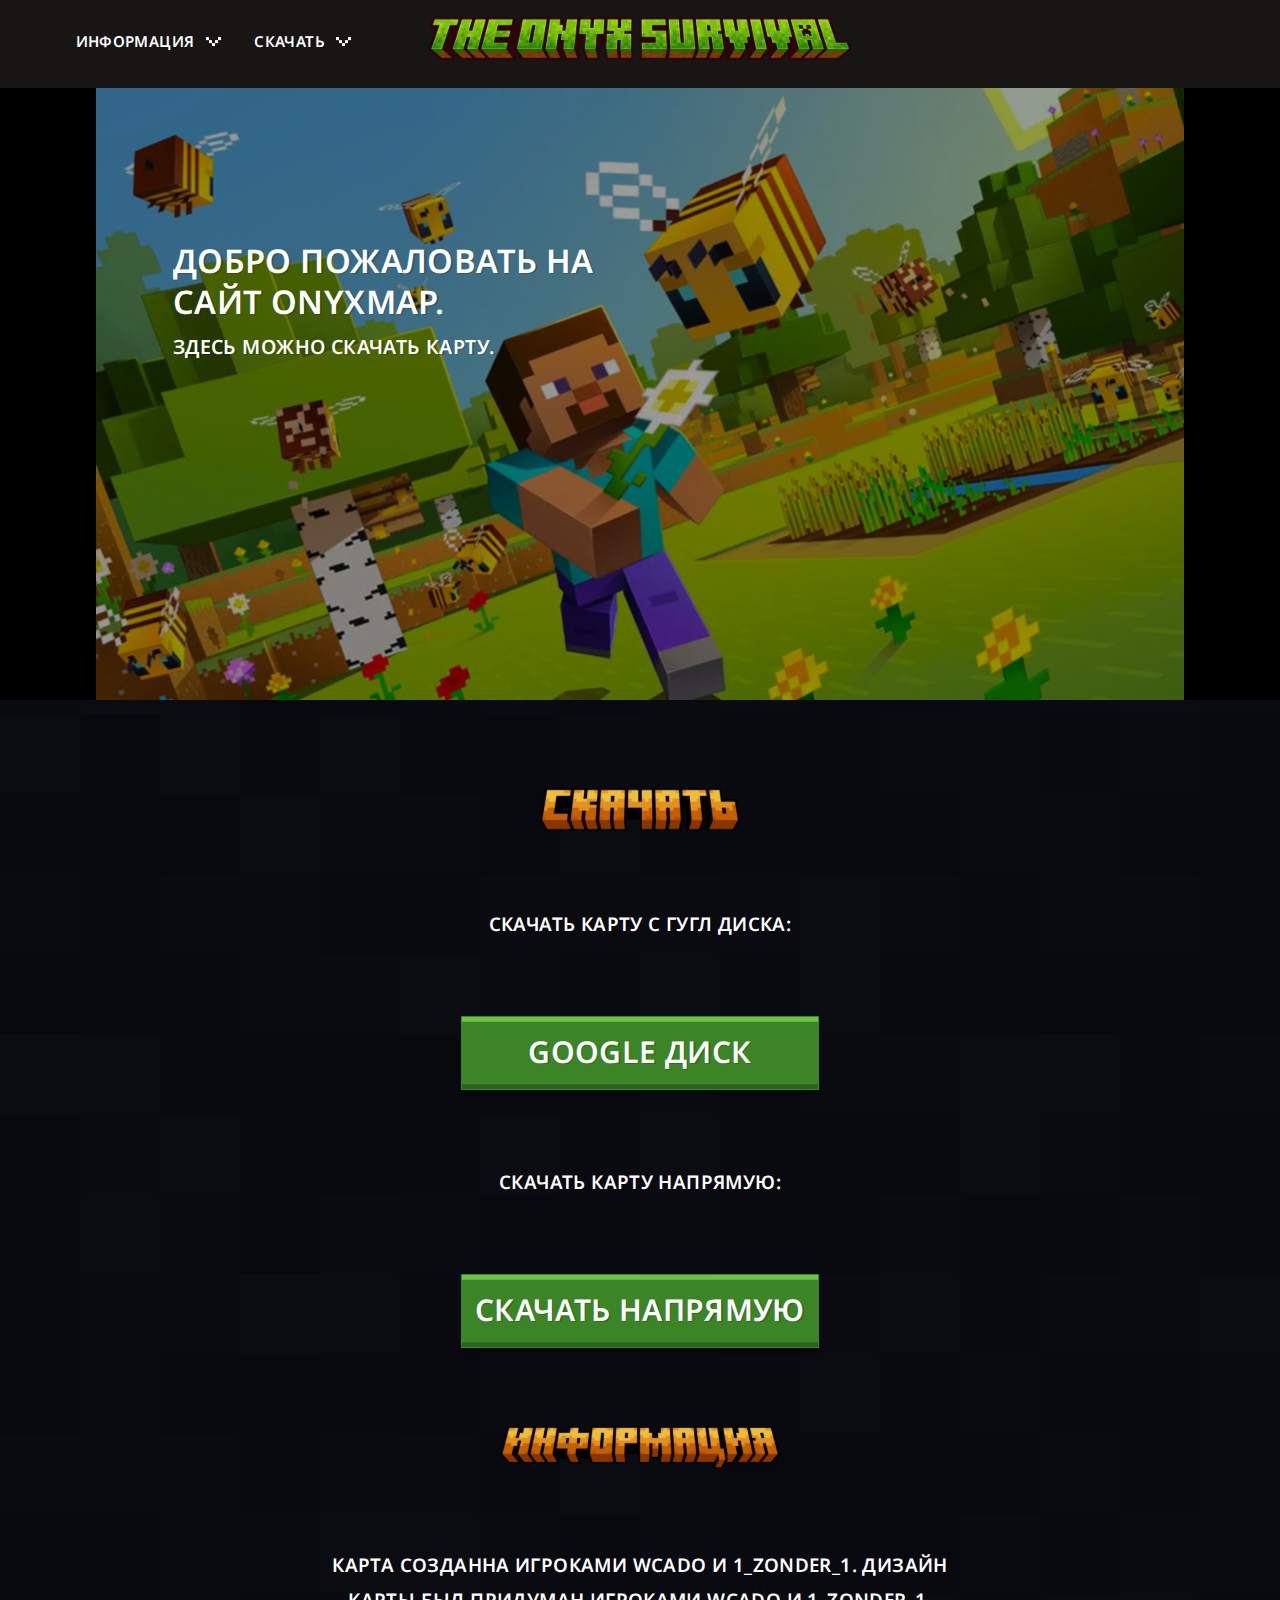
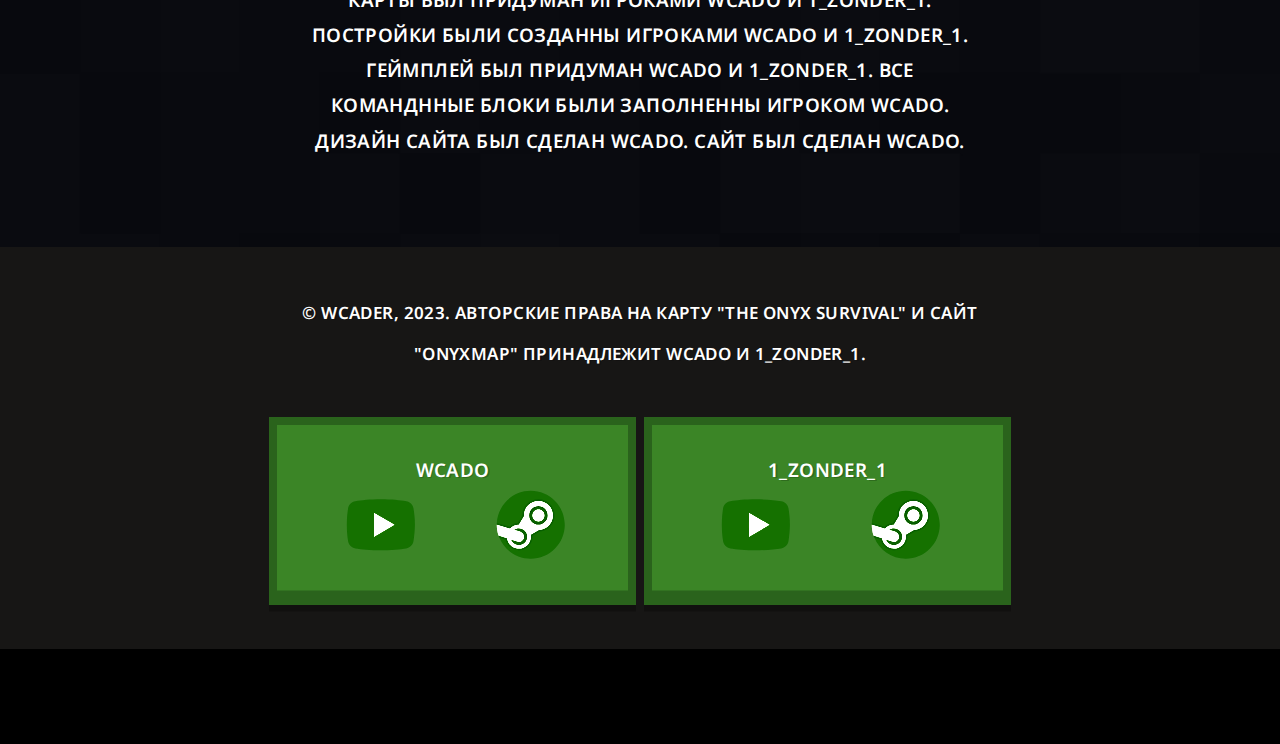
==== onyxmap/index.html @ 6c35f56a "onyxmap" ====
<!DOCTYPE html>
<html lang="ru" style="scroll-behavior: smooth">
<head>
    <meta charset="UTF-8">
    <meta name="viewport" content="width=device-width, initial-scale=1.0">
    <title>Onyx-Map</title>
    <link rel="stylesheet" href="css/bootstrap-reboot.min.css">
    <link rel="stylesheet" href="css/font.css">
    <link rel="stylesheet" href="css/blocks/style.min.css">
</head>
<body>
    <section class="header">
        <div class="header-logo">
            <a href="#Home"><img src="img/logo.svg" alt="logo" class="header-logo_img"></a>
        </div>
        <div class="container_2">
            <ul class="header-list">
                <a href="#Information"><li>информация</li></a>
                <a href="#Downloads"><li>скачать</li></a>
            </ul>
        </div>
    </section>
    
    
    <div id="Home" style="top:-10px;position:absolute">air</div>
    <section class="main">
        <div class="main__bg" >
            <div class="main__title">
                Добро пожаловать на
                сайт OnyxMap.
            </div>
            <div class="main__descr">
                Здесь можно скачать карту.
            </div>
        </div>
    </section>


    <section class="content">
        <div id="Downloads"></div>
        <div class="content__download">
            <div class="div__title" >
                <img src="img/download.svg" class="div__title-title nomt" alt="download">
            </div>
            <div class="container">
                <div class="content__download_descr">
                    Скачать карту с гугл диска:
                </div>
                <button class="content__download_button">
                    <a target="_blank" href="https://drive.google.com/file/d/1AvsOnqF2Jua0AzsUdylp67Nx6cg6aU0h/view?usp=drive_link">
                    Google диск
                    </a>
                </button>
                <div class="content__download_descr">
                    Скачать карту напрямую:
                </div>
                <button class="content__download_button">
                    <a target="_blank" href="https://drive.google.com/uc?export=download&id=1AvsOnqF2Jua0AzsUdylp67Nx6cg6aU0h">
                    Скачать напрямую
                    </a>
                </button>
            </div>
        </div>
        <div class="content__information" id="Information">
            <div class="div__title">
                <img src="img/information.svg" class="div__title-title" alt="information">
            </div>
            <div class="container">
                <div class="content__information_descr">
                    Карта созданна игроками Wcado и 1_ZoNder_1.
                    Дизайн карты был придуман игроками Wcado и 1_zonder_1.
                    Постройки были созданны игроками Wcado и 1_zonder_1.
                    Геймплей был придуман Wcado и 1_Zonder_1.
                    все команднные блоки были заполненны игроком Wcado.
                    Дизайн сайта был сделан Wcado.
                    Сайт был сделан Wcado.
                </div>
            </div>
        </div>
    </section>


    <section class="footer">
        <div class="footer_descr">
            &copy; Wcader, 2023. Авторские права на карту  "The Onyx Survival" и сайт "OnyxMap" принадлежит Wcado и 1_zonder_1.
        </div>
        <div class="footer__blocks">
            <div class="footer__blocks_content">
                <div class="footer__blocks_content-name">
                    Wcado
                </div>
                <div class="footer__blocks_content_links">
                    <div class="footer__blocks_content_links-youtube">
                        <a target="_blank" href="https://www.youtube.com/channel/UCYvcQsJiQwocAeNZ9kEG0xQ"><img src="icon/youtube.svg" alt="youtube" style="cursor: pointer"></a>
                    </div>
                    <div class="footer__blocks_content_links-steam">
                        <a target="_blank" href="https://steamcommunity.com/id/Wcado/"><img src="icon/steam.svg" alt="steam" style="cursor: pointer"></a>
                    </div>
                </div>
            </div>
        </div>
        <div class="footer__blocks">
            <div class="footer__blocks_content">
                <div class="footer__blocks_content-name">
                    1_ZoNdEr_1
                </div>
                <div class="footer__blocks_content_links">
                    <div class="footer__blocks_content_links-youtube">
                        <a target="_blank" href="https://www.youtube.com/channel/UCiQ79A-IJWb_EAwse7TAeLw"><img src="icon/youtube.svg" alt="youtube" style="cursor: pointer"></a>
                    </div>
                    <div class="footer__blocks_content_links-steam">
                        <a target="_blank" href="https://steamcommunity.com/profiles/76561199156945597"><img src="icon/steam.svg" alt="steam" style="cursor: pointer"></a>
                    </div>
                </div>
            </div>
        </div>
    </section>

    <script type="text/javascript" src="js/jquery.js"></script>
    <script type="text/javascript" src="js/script.js"></script>
</body>
</html>
---- onyxmap/css/font.css ----
@font-face {
	font-family: 'Noto Sans';
	src: local('NotoSans-SemiBold'),
		url('../fonts/NotoSans-SemiBold.ttf') format('truetype');
	font-weight: 600;
	font-style: normal;
}
---- onyxmap/css/blocks/style.min.css ----
*{margin:0;padding:0;box-sizing:border-box;font-family:"Noto Sans";font-size:24px;text-transform:uppercase;color:#fff;letter-spacing:.5px;cursor:default;text-shadow:2px 1px rgba(0,0,0,.1882352941);zoom:96%}* ::-moz-selection{background-color:#3b8526;color:#fff}* ::selection{background-color:#3b8526;color:#fff}* ::-webkit-scrollbar{width:20px}* ::-webkit-scrollbar-track{background:#3b8526;box-shadow:inset 0 -4px #2a631c,inset -4px 4px #6bc349,inset 4px -4px #2a631c}* ::-webkit-scrollbar-thumb{background:#3b8526;border:1px solid #fff;box-shadow:inset 0 0 0 2px #1157be,inset 0 -4px #2a631c,inset -4px 4px #6bc349,inset 4px -4px #2a631c}body{background-color:#000}.container{width:1280px;height:auto;margin:0 auto}.container_2{max-width:1400px;height:auto;margin:0 auto}.div__title{display:flex;justify-content:center;align-items:center;-webkit-user-select:none;-moz-user-select:none;user-select:none}.div__title-title{margin-top:100px;width:auto;height:54.93px}.nomt{margin-top:0}.header{position:fixed;top:-2px;left:0;background-color:#171615;min-width:100%;height:102px;z-index:1}.header-list{list-style-type:none;font-weight:600;padding-left:0;margin-bottom:0;position:absolute;margin-top:35px;display:flex;justify-content:center;align-items:center}.header-list a{color:#fff;text-decoration:none}.header-list li{position:relative;padding:15px 15px;margin:0 25px 0 25px;font-size:20px;transform:translateY(-93px);transition:.15s all}.header-list li:hover{cursor:pointer;color:#5cb92e}.header-list li:hover::before{background:url(../../icon/arrow_active.svg) center center/cover no-repeat}.header-list li::before{content:"";position:absolute;width:20px;height:12px;background:url(../../icon/arrow.svg) center center/cover no-repeat;right:-20px;top:24px;transition:.15s all}.header-logo{margin-top:22.5px;display:flex;justify-content:center;-webkit-user-select:none;-moz-user-select:none;user-select:none;z-index:3}.header-logo_img{position:relative;transition:all .15s;display:inline-block;max-width:542px;height:auto;cursor:pointer;z-index:3}.header-logo_img:hover{transition:all .25s;transform:scale(.99)}.main{margin-top:100px;display:block}.main__bg{display:block;background:url(../../img/main_bg.svg) center center/cover no-repeat;max-width:1280px;height:720px;margin:0 auto;padding:180px 0 0 90px}.main__title{font-size:40px;font-weight:600;line-height:50px;width:523px}.main__descr{line-height:60px}#download{position:absolute;top:752px}.content{max-width:100%;height:auto;padding:100px 0 100px 0;background:url(../../img/black_concrete.jpg) center center/cover no-repeat}.content__download_descr{text-align:center;margin-top:100px}.content__download_button{padding:0;display:block;position:relative;margin:0 auto;margin-top:100px;height:94px;width:458px;background:#3b8526;font-size:40px;font-weight:600;box-shadow:inset 0 0 0 2px rgba(0,0,0,0),inset 0 6px 0 #6bc349,inset 0 -6px 0 #2a631c,0 6px 0 rgba(0,0,0,.25);transition:.25s all;border:1px solid rgba(0,0,0,0);-webkit-user-select:none;-moz-user-select:none;user-select:none}.content__download_button a{text-decoration:none;display:inline-block;position:absolute;text-align:center;top:0;right:0;font-size:40px;line-height:94px;width:475px;border:none;color:#fff;cursor:pointer;pointer-events:hover}.content__download_button a:hover{text-decoration:none;color:#fff;border:none;background:rgba(0,0,0,0)}.content__download_button:hover{border:1px solid #fff;box-shadow:inset 0 0 0 2px #1157be,inset 0 -6px 0 #000,inset 0 6px 0 #8d8e92;background:linear-gradient(#3d3938,#171615);transition:.25s all}.content__download_button:hover:active{border:1px solid #fff;box-shadow:inset 0 0 0 2px #1157be,inset 0 -6px 0 #000,inset 0 6px 0 #8d8e92;background:#333;opacity:.95;transition:all .25s,box-shadow .35s}.content__information_descr{display:block;margin:0 auto;margin-top:100px;line-height:45px;width:870px;text-align:center;line-height:45px}.footer{position:relative;background:#171615;width:100%;padding:1%;height:auto;-webkit-user-select:none;-moz-user-select:none;user-select:none;display:flex;justify-content:center;flex-wrap:wrap;padding:50px 50px}.footer_descr{display:block;margin:0 auto;padding:0 300px;float:left;text-align:center;font-size:20px;line-height:49px;width:100%;-webkit-user-select:text;-moz-user-select:text;user-select:text}.footer__blocks{margin-top:50px;display:flex}.footer__blocks_content{background:#3b8526;box-shadow:inset 0 -8px #2a631c,0 8px rgba(0,0,0,.25);border:10px solid #2a631c;width:450px;height:230px;margin:0 5px;display:flex;flex-wrap:wrap;flex-direction:column;align-content:stretch;justify-content:center;align-items:center}.footer__blocks_content-name{-webkit-user-select:text;-moz-user-select:text;user-select:text}.footer__blocks_content_links{display:flex}.footer__blocks_content_links-youtube{width:100px;height:auto;margin:0 50px;filter:grayscale(50%) contrast(250%);transition:all .2s}.footer__blocks_content_links-youtube:hover{filter:grayscale(100%) contrast(350%)}.footer__blocks_content_links-youtube:active{filter:grayscale(100%) contrast(250%)}.footer__blocks_content_links-steam{width:100px;height:auto;margin:0 50px;filter:grayscale(50%) contrast(250%);transition:all .2s}.footer__blocks_content_links-steam:hover{filter:grayscale(100%) contrast(350%)}.footer__blocks_content_links-steam:active{filter:grayscale(100%) contrast(250%)}@media(max-width:1201px){.container{width:95vw;height:auto;margin:0 auto}.header{max-width:100%;height:142px}.header-list{position:relative;margin-top:35px;margin-left:-25px;font-size:18px}.header-list li{transform:translateY(-20px)}.header-logo_img{max-width:462px}.footer_descr{padding:0 150px}}@media(max-width:867px){*{font-size:23px}.header{height:132px}.header-list li{transform:translateY(-25px)}.main__descr{font-size:20px}.main__title{font-size:35px}.content__download_descr{text-align:left;margin-left:0}.content__information_descr{text-align:left;width:95%;margin:0 0 auto;margin-top:100px}.footer__blocks{margin-top:50px}.footer_descr{padding:0 50px}}@media(max-width:526px){*{font-size:20px}.header{height:122px}.header-list li{transform:translateY(-30px)}.main__bg{padding:180px 45px 0 45px}.main__title{margin:0}.main__title{font-size:30px;width:80%}.content__download_descr{text-align:left;margin-left:0;font-size:20px}}@media(max-width:453px){.content__download_button{width:100%}.content__download_button a{font-size:30px;width:100%}.footer__blocks_content{width:95%}}@media(max-width:390px){.header-logo_img{max-width:362px}.main__descr{font-size:17px}.main__title{width:100%}.footer__blocks{margin-left:10px}.footer__blocks_content{width:95%}.footer_descr{padding:0 10px}}
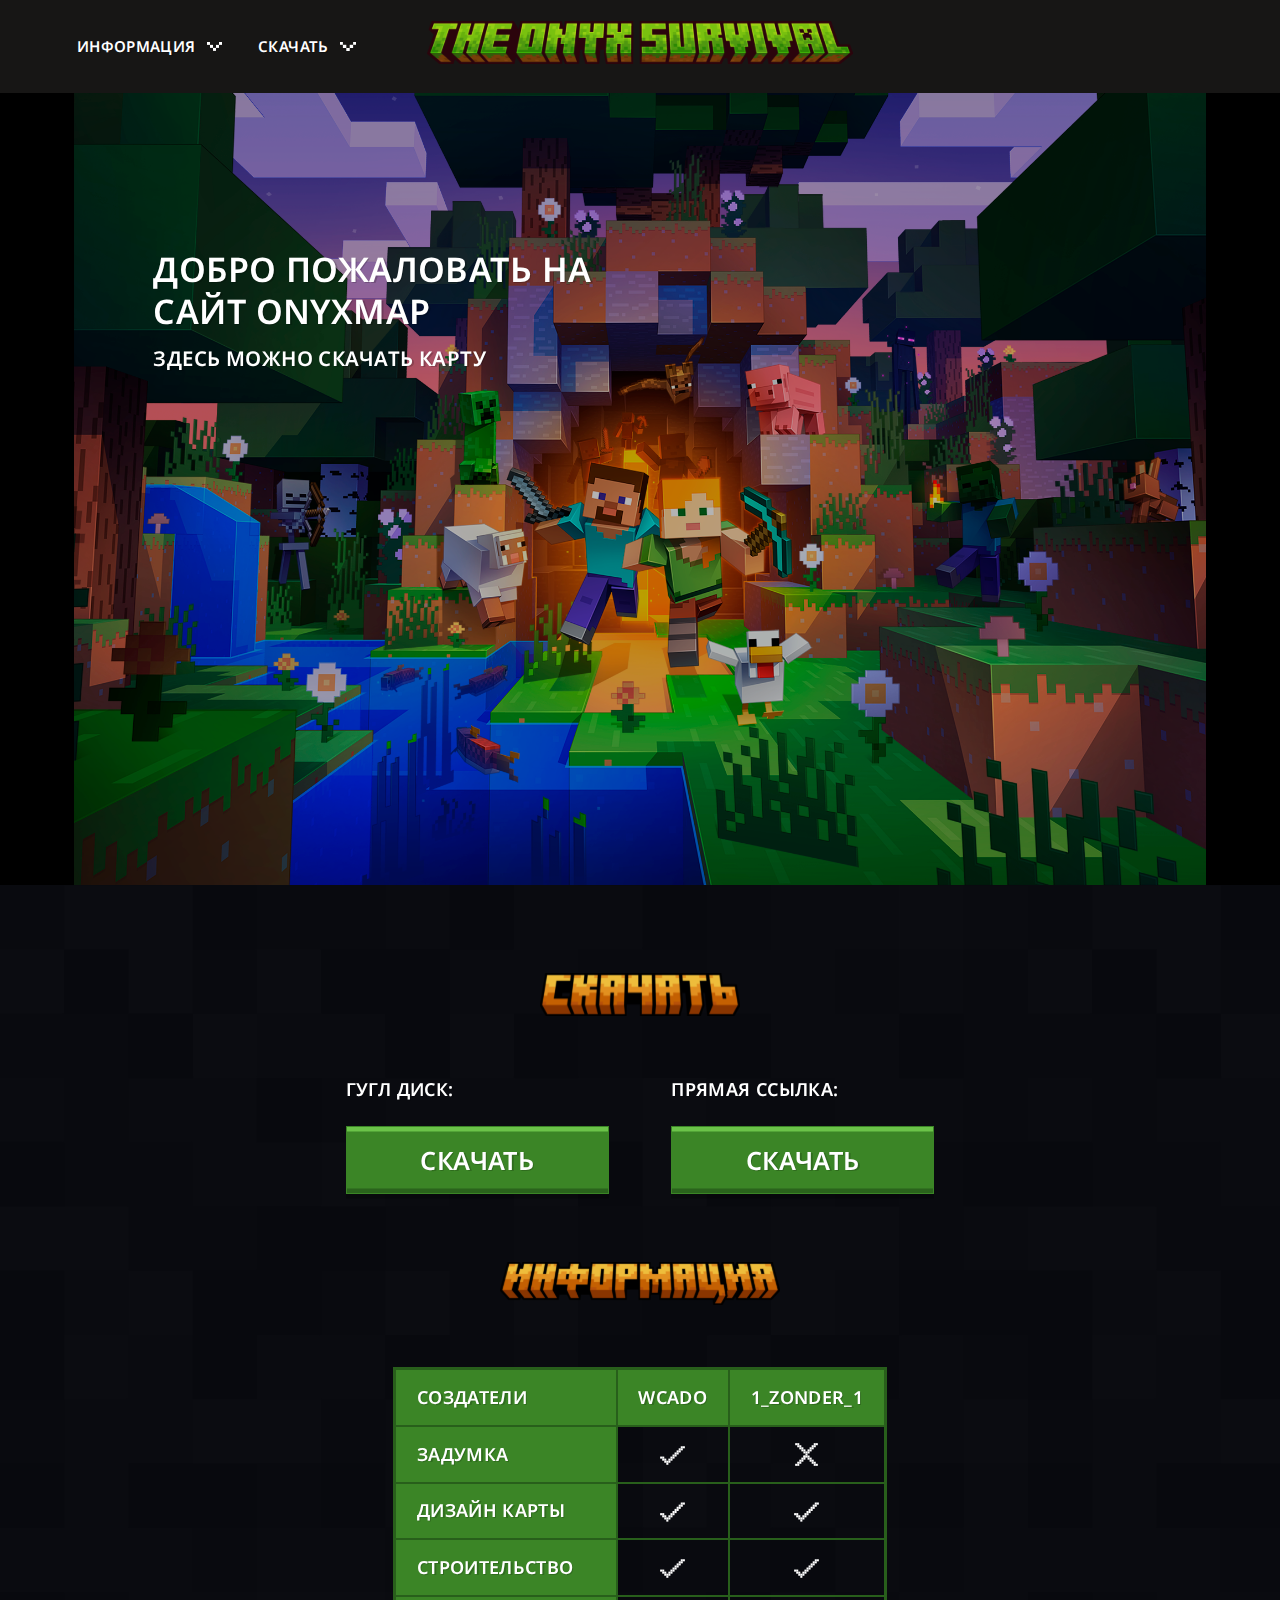
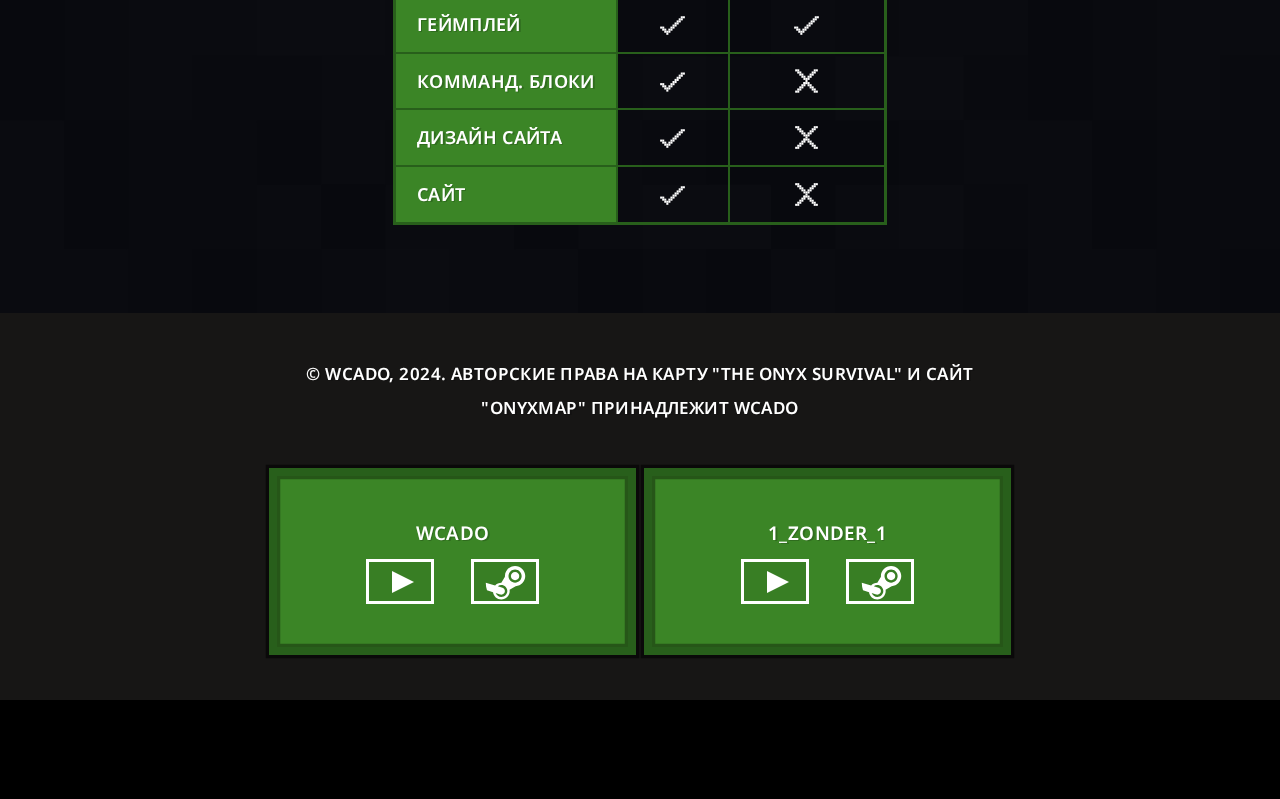
==== commit 2d4f031c: "New onyxmap" ====
--- a/onyxmap/index.html
+++ b/onyxmap/index.html
@@ -1,122 +1 @@
-<!DOCTYPE html>
-<html lang="ru" style="scroll-behavior: smooth">
-<head>
-    <meta charset="UTF-8">
-    <meta name="viewport" content="width=device-width, initial-scale=1.0">
-    <title>Onyx-Map</title>
-    <link rel="stylesheet" href="css/bootstrap-reboot.min.css">
-    <link rel="stylesheet" href="css/font.css">
-    <link rel="stylesheet" href="css/blocks/style.min.css">
-</head>
-<body>
-    <section class="header">
-        <div class="header-logo">
-            <a href="#Home"><img src="img/logo.svg" alt="logo" class="header-logo_img"></a>
-        </div>
-        <div class="container_2">
-            <ul class="header-list">
-                <a href="#Information"><li>информация</li></a>
-                <a href="#Downloads"><li>скачать</li></a>
-            </ul>
-        </div>
-    </section>
-    
-    
-    <div id="Home" style="top:-10px;position:absolute">air</div>
-    <section class="main">
-        <div class="main__bg" >
-            <div class="main__title">
-                Добро пожаловать на
-                сайт OnyxMap.
-            </div>
-            <div class="main__descr">
-                Здесь можно скачать карту.
-            </div>
-        </div>
-    </section>
-
-
-    <section class="content">
-        <div id="Downloads"></div>
-        <div class="content__download">
-            <div class="div__title" >
-                <img src="img/download.svg" class="div__title-title nomt" alt="download">
-            </div>
-            <div class="container">
-                <div class="content__download_descr">
-                    Скачать карту с гугл диска:
-                </div>
-                <button class="content__download_button">
-                    <a target="_blank" href="https://drive.google.com/file/d/1AvsOnqF2Jua0AzsUdylp67Nx6cg6aU0h/view?usp=drive_link">
-                    Google диск
-                    </a>
-                </button>
-                <div class="content__download_descr">
-                    Скачать карту напрямую:
-                </div>
-                <button class="content__download_button">
-                    <a target="_blank" href="https://drive.google.com/uc?export=download&id=1AvsOnqF2Jua0AzsUdylp67Nx6cg6aU0h">
-                    Скачать напрямую
-                    </a>
-                </button>
-            </div>
-        </div>
-        <div class="content__information" id="Information">
-            <div class="div__title">
-                <img src="img/information.svg" class="div__title-title" alt="information">
-            </div>
-            <div class="container">
-                <div class="content__information_descr">
-                    Карта созданна игроками Wcado и 1_ZoNder_1.
-                    Дизайн карты был придуман игроками Wcado и 1_zonder_1.
-                    Постройки были созданны игроками Wcado и 1_zonder_1.
-                    Геймплей был придуман Wcado и 1_Zonder_1.
-                    все команднные блоки были заполненны игроком Wcado.
-                    Дизайн сайта был сделан Wcado.
-                    Сайт был сделан Wcado.
-                </div>
-            </div>
-        </div>
-    </section>
-
-
-    <section class="footer">
-        <div class="footer_descr">
-            &copy; Wcader, 2023. Авторские права на карту  "The Onyx Survival" и сайт "OnyxMap" принадлежит Wcado и 1_zonder_1.
-        </div>
-        <div class="footer__blocks">
-            <div class="footer__blocks_content">
-                <div class="footer__blocks_content-name">
-                    Wcado
-                </div>
-                <div class="footer__blocks_content_links">
-                    <div class="footer__blocks_content_links-youtube">
-                        <a target="_blank" href="https://www.youtube.com/channel/UCYvcQsJiQwocAeNZ9kEG0xQ"><img src="icon/youtube.svg" alt="youtube" style="cursor: pointer"></a>
-                    </div>
-                    <div class="footer__blocks_content_links-steam">
-                        <a target="_blank" href="https://steamcommunity.com/id/Wcado/"><img src="icon/steam.svg" alt="steam" style="cursor: pointer"></a>
-                    </div>
-                </div>
-            </div>
-        </div>
-        <div class="footer__blocks">
-            <div class="footer__blocks_content">
-                <div class="footer__blocks_content-name">
-                    1_ZoNdEr_1
-                </div>
-                <div class="footer__blocks_content_links">
-                    <div class="footer__blocks_content_links-youtube">
-                        <a target="_blank" href="https://www.youtube.com/channel/UCiQ79A-IJWb_EAwse7TAeLw"><img src="icon/youtube.svg" alt="youtube" style="cursor: pointer"></a>
-                    </div>
-                    <div class="footer__blocks_content_links-steam">
-                        <a target="_blank" href="https://steamcommunity.com/profiles/76561199156945597"><img src="icon/steam.svg" alt="steam" style="cursor: pointer"></a>
-                    </div>
-                </div>
-            </div>
-        </div>
-    </section>
-
-    <script type="text/javascript" src="js/jquery.js"></script>
-    <script type="text/javascript" src="js/script.js"></script>
-</body>
-</html>+<!DOCTYPE html><html lang="ru"><head><meta charset="UTF-8"><meta name="viewport" content="width=device-width,initial-scale=1"><title>OnyxMap</title><link rel="stylesheet" href="css/libraries/bootstrap-reboot.min.css"><link rel="stylesheet" href="css/libraries/font.css"><link rel="stylesheet" href="css/style.min.css"></head><body><section class="header"><div class="header-logo"><a href="#Home"><img src="img/logo.svg" alt="logo" class="header-logo_img"></a></div><div class="container_2"><ul class="header-list"><li><a href="#Information">информация</a></li><li><a href="#Downloads">скачать</a></li></ul></div></section><div id="Home" style="top:-10px;position:absolute">air</div><section class="main"><div class="main__bg"><div class="main__title">Добро пожаловать на сайт OnyxMap</div><div class="main__descr">Здесь можно скачать карту</div></div></section><section class="content"><div class="content__download"><div class="div__title" id="Downloads"><img src="img/download.svg" class="div__title-title nomt" alt="download"></div><div class="container"><div class="block"><div class="content__download_descr">Гугл диск:</div><button class="content__download_button"><a target="_blank" href="https://drive.google.com/file/d/1AvsOnqF2Jua0AzsUdylp67Nx6cg6aU0h/view?usp=drive_link">скачать</a></button></div><div class="block"><div class="content__download_descr">Прямая ссылка:</div><button class="content__download_button"><a target="_blank" href="https://drive.google.com/uc?export=download&id=1AvsOnqF2Jua0AzsUdylp67Nx6cg6aU0h">скачать</a></button></div></div></div><div class="content__information"><div class="div__title" id="Information"><img src="img/information.svg" class="div__title-title" alt="information"></div><div class="container"><table><tr><th>Создатели</th><th>Wcado</th><th>1_zonder_1</th></tr><tr><th>Задумка</th><td><img src="icons/check_mark.svg" alt="check_mark"></td><td><img src="icons/cross.svg" alt="cross"></td></tr><tr><th>Дизайн карты</th><td><img src="icons/check_mark.svg" alt="check_mark"></td><td><img src="icons/check_mark.svg" alt="check_mark"></td></tr><tr><th>Строительство</th><td><img src="icons/check_mark.svg" alt="check_mark"></td><td><img src="icons/check_mark.svg" alt="check_mark"></td></tr><tr><th>Геймплей</th><td><img src="icons/check_mark.svg" alt="check_mark"></td><td><img src="icons/check_mark.svg" alt="check_mark"></td></tr><tr><th>Комманд. блоки</th><td><img src="icons/check_mark.svg" alt="check_mark"></td><td><img src="icons/cross.svg" alt="cross"></td></tr><tr><th>Дизайн сайта</th><td><img src="icons/check_mark.svg" alt="check_mark"></td><td><img src="icons/cross.svg" alt="cross"></td></tr><tr><th>Сайт</th><td><img src="icons/check_mark.svg" alt="check_mark"></td><td><img src="icons/cross.svg" alt="cross"></td></tr></table></div></div></section><section class="footer"><div class="footer_descr">&copy; Wcado, 2024. Авторские права на карту "The Onyx Survival" и сайт "OnyxMap" принадлежит Wcado</div><div class="footer__blocks"><div class="footer__blocks_content"><div class="footer__blocks_content-name">Wcado</div><div class="footer__blocks_content_links"><a class="footer__blocks_content_links-youtube" target="_blank" href="https://www.youtube.com/@Wcado"></a> <a class="footer__blocks_content_links-steam" target="_blank" href="https://steamcommunity.com/id/Wcado/"><svg width="80" height="80" viewBox="0 0 118 118" fill="none" xmlns="http://www.w3.org/2000/svg"><g style="mix-blend-mode:hard-light"><path d="M69.6901 53.7958C74.4168 53.7958 78.2486 49.9641 78.2486 45.2374C78.2486 40.5107 74.4168 36.679 69.6901 36.679C64.9635 36.679 61.1317 40.5107 61.1317 45.2374C61.1317 49.9641 64.9635 53.7958 69.6901 53.7958Z" fill="white"/><path d="M69.6901 24.4526C58.2218 24.4526 48.9053 33.7691 48.9053 45.2374C48.9053 45.6775 48.9542 46.0932 48.9787 46.5089L41.5695 58.6864C36.5078 58.6864 31.9841 60.8871 28.8541 64.3594L9.78107 58.6864C9.78107 64.0904 10.6614 69.2988 12.2997 74.1649L24.6238 78.1018C25.7487 86.4646 32.8888 92.9201 41.5695 92.9201C51.0327 92.9201 58.6864 85.2664 58.6864 75.8032C58.6864 74.8985 58.5886 74.0182 58.4663 73.1623L70.8394 65.9732C81.7697 65.3619 90.4749 56.3144 90.4749 45.2374C90.4749 33.7691 81.1584 24.4526 69.6901 24.4526ZM41.5695 88.0295C36.2389 88.0295 31.7396 84.5817 30.0768 79.8379L39.2465 82.7478L39.271 82.7233C39.271 82.7478 39.2954 82.7478 39.3199 82.7478C39.6622 82.8456 39.9801 82.9434 40.3224 83.0167C40.7381 83.0901 41.1538 83.139 41.5695 83.139C45.6287 83.139 48.9053 79.8623 48.9053 75.8032C48.9053 72.6244 46.8269 69.9101 43.9659 68.9076C43.9414 68.8831 43.8925 68.8342 43.8925 68.8342L34.3315 65.9977C36.3611 64.5061 38.8553 63.5769 41.5695 63.5769C48.3185 63.5769 53.7959 69.0543 53.7959 75.8032C53.7959 82.5521 48.3185 88.0295 41.5695 88.0295ZM69.6901 58.6864C62.2565 58.6864 56.2411 52.671 56.2411 45.2374C56.2411 37.8038 62.2565 31.7884 69.6901 31.7884C77.1237 31.7884 83.1391 37.8038 83.1391 45.2374C83.1391 52.671 77.1237 58.6864 69.6901 58.6864Z" fill="white"/></g></svg></a></div></div></div><div class="footer__blocks"><div class="footer__blocks_content"><div class="footer__blocks_content-name">1_ZoNdEr_1</div><div class="footer__blocks_content_links"><a class="footer__blocks_content_links-youtube" target="_blank" href="https://www.youtube.com/channel/UCiQ79A-IJWb_EAwse7TAeLw"></a> <a class="footer__blocks_content_links-steam" target="_blank" href="https://steamcommunity.com/profiles/76561199156945597"><svg width="80" height="80" viewBox="0 0 118 118" fill="none" xmlns="http://www.w3.org/2000/svg"><g style="mix-blend-mode:hard-light"><path d="M69.6901 53.7958C74.4168 53.7958 78.2486 49.9641 78.2486 45.2374C78.2486 40.5107 74.4168 36.679 69.6901 36.679C64.9635 36.679 61.1317 40.5107 61.1317 45.2374C61.1317 49.9641 64.9635 53.7958 69.6901 53.7958Z" fill="white"/><path d="M69.6901 24.4526C58.2218 24.4526 48.9053 33.7691 48.9053 45.2374C48.9053 45.6775 48.9542 46.0932 48.9787 46.5089L41.5695 58.6864C36.5078 58.6864 31.9841 60.8871 28.8541 64.3594L9.78107 58.6864C9.78107 64.0904 10.6614 69.2988 12.2997 74.1649L24.6238 78.1018C25.7487 86.4646 32.8888 92.9201 41.5695 92.9201C51.0327 92.9201 58.6864 85.2664 58.6864 75.8032C58.6864 74.8985 58.5886 74.0182 58.4663 73.1623L70.8394 65.9732C81.7697 65.3619 90.4749 56.3144 90.4749 45.2374C90.4749 33.7691 81.1584 24.4526 69.6901 24.4526ZM41.5695 88.0295C36.2389 88.0295 31.7396 84.5817 30.0768 79.8379L39.2465 82.7478L39.271 82.7233C39.271 82.7478 39.2954 82.7478 39.3199 82.7478C39.6622 82.8456 39.9801 82.9434 40.3224 83.0167C40.7381 83.0901 41.1538 83.139 41.5695 83.139C45.6287 83.139 48.9053 79.8623 48.9053 75.8032C48.9053 72.6244 46.8269 69.9101 43.9659 68.9076C43.9414 68.8831 43.8925 68.8342 43.8925 68.8342L34.3315 65.9977C36.3611 64.5061 38.8553 63.5769 41.5695 63.5769C48.3185 63.5769 53.7959 69.0543 53.7959 75.8032C53.7959 82.5521 48.3185 88.0295 41.5695 88.0295ZM69.6901 58.6864C62.2565 58.6864 56.2411 52.671 56.2411 45.2374C56.2411 37.8038 62.2565 31.7884 69.6901 31.7884C77.1237 31.7884 83.1391 37.8038 83.1391 45.2374C83.1391 52.671 77.1237 58.6864 69.6901 58.6864Z" fill="white"/></g></svg></a></div></div></div></section></body></html>--- a/onyxmap/css/libraries/font.css
+++ b/onyxmap/css/libraries/font.css
@@ -0,0 +1,7 @@
+@font-face {
+	font-family: 'Noto Sans';
+	src: local('NotoSans-SemiBold'),
+		url('../../fonts/NotoSans-SemiBold.ttf') format('truetype');
+	font-weight: 600;
+	font-style: normal;
+}--- a/onyxmap/css/style.min.css
+++ b/onyxmap/css/style.min.css
@@ -0,0 +1 @@
+html{scroll-behavior:smooth;scroll-padding-top:109px}*{margin:0;padding:0;box-sizing:border-box;font-family:"Noto Sans";font-size:24px;text-transform:uppercase;color:#fff;letter-spacing:.5px;text-shadow:2px 1px rgba(0,0,0,.1882352941);zoom:96%;cursor:default}* ::selection{background-color:#3b8526;color:#fff}* ::-webkit-scrollbar{width:20px}* ::-webkit-scrollbar-track{background:#3b8526;box-shadow:inset 0 -4px #2a631c,inset -4px 4px #6bc349,inset 4px -4px #2a631c}* ::-webkit-scrollbar-thumb{background:#3b8526;border:1px solid #fff;box-shadow:inset 0 0 0 2px #1157be,inset 0 -4px #2a631c,inset -4px 4px #6bc349,inset 4px -4px #2a631c}body{background-color:#000}.container{width:1280px;height:auto;margin:0 auto}.container_2{max-width:1400px;height:auto;margin:0 auto}.div__title{display:flex;justify-content:center;align-items:center;-webkit-user-select:none;user-select:none}.div__title-title{height:55px}.nomt{margin-top:0}.header{position:fixed;top:0;left:0;background-color:#171615;min-width:100%;height:105px;z-index:1}.header-list{position:relative;list-style-type:none;padding-left:0;margin-bottom:0;position:absolute;display:flex;justify-content:center;align-items:center;transform:translateY(calc(-100% + 8px))}.header-list a{color:#fff;text-decoration:none;font-size:20px;transition:.15s all}.header-list a:hover{cursor:pointer;color:#5cb92e}.header-list a:hover::before{background:url(../icons/arrow_active.svg) center center/cover no-repeat}.header-list a::before{content:"";position:absolute;width:20px;height:12px;background:url(../icons/arrow.svg) center center/cover no-repeat;right:-20px;top:30px;transition:.15s all}.header-list li{position:relative;padding:15px 15px;margin:0 25px 0 25px}.header-logo{margin-top:25px;display:flex;justify-content:center;-webkit-user-select:none;user-select:none;z-index:3}.header-logo_img{position:relative;transition:all .15s;display:inline-block;max-width:545px;height:auto;cursor:pointer;z-index:3}.header-logo_img:active{transform:scale(1.02)}.main{margin-top:100px;display:block}.main__bg{display:block;background:url(../img/main_bg.png) center center/cover no-repeat;max-width:1280px;height:100vh;margin:0 auto;padding:180px 0 0 90px;zoom:100%}.main__title{font-size:40px;font-weight:600;line-height:50px;width:523px}.main__descr{line-height:60px}#download{position:absolute;top:752px}.content{max-width:100%;height:auto;padding:100px 0 100px 0;background:url(../img/black_concrete.jpg) center left/contain repeat}.content__download .container{display:flex;justify-content:center;flex-wrap:wrap}.content__download .block{margin:0 40px;display:inline-block}.content__download_descr{display:inline-block;text-align:left;margin-top:80px}.content__download_button{padding:0;display:block;position:relative;margin-top:30px;height:90px;width:350px;background:#3b8526;font-size:40px;font-weight:600;box-shadow:inset 0 0 0 2px rgba(0,0,0,0),inset 0 6px 0 #6bc349,inset 0 -6px 0 #2a631c,0 6px 0 rgba(0,0,0,.25);transition:.15s all;border:1px solid rgba(0,0,0,0);-webkit-user-select:none;user-select:none}.content__download_button a{text-decoration:none;display:inline-block;position:absolute;text-align:center;top:0;left:0;font-size:35px;line-height:94px;width:100%;border:none;color:#fff;cursor:pointer;pointer-events:hover}.content__download_button a:hover{text-decoration:none;color:#fff;border:none;background:rgba(0,0,0,0)}.content__download_button:hover{border:1px solid #fff;box-shadow:inset 0 0 0 2px #1157be,inset 0 -6px 0 #000,inset 0 6px 0 #8d8e92;background:linear-gradient(#3d3938,#171615);transition:.15s all}.content__download_button:hover:active{border:1px solid #fff;box-shadow:inset 0 0 0 2px #1157be,inset 0 -6px 0 #000,inset 0 6px 0 #8d8e92;background:#333;opacity:.95;transition:all .25s,box-shadow .35s}.content__information{margin-top:80px}.content__information table{margin:0 auto;margin-top:80px;border:4px solid #285f1b;-webkit-user-select:none;user-select:none}.content__information th{padding:20px 30px;background:#3b8526;color:#fff;border:4px solid #285f1b;font-size:26px}.content__information td{text-align:center;border-top:4px solid #285f1b;border-bottom:4px solid #285f1b;border-right:4px solid #285f1b}.content__information td img{width:50px}.footer{position:relative;background:#171615;width:100%;padding:1%;height:auto;-webkit-user-select:none;user-select:none;display:flex;justify-content:center;flex-wrap:wrap;padding:50px 50px}.footer_descr{display:block;margin:0 auto;padding:0 300px;float:left;text-align:center;font-size:20px;line-height:40px;width:100%;-webkit-user-select:text;user-select:text}.footer__blocks{margin-top:50px;display:flex}.footer__blocks_content{background:#3b8526;box-shadow:inset 0 0 0 4px rgba(0,0,0,.35),0 0 0 4px rgba(0,0,0,.55);border:10px solid #285f1b;width:450px;height:230px;margin:0 5px;display:flex;flex-wrap:wrap;flex-direction:column;align-content:stretch;justify-content:center;align-items:center}.footer__blocks_content-name{-webkit-user-select:text;user-select:text}.footer__blocks_content_links{position:relative;margin-top:15px;display:flex}.footer__blocks_content_links-youtube{position:relative;width:90px;height:60px;background:rgba(0,0,0,.05);border:4px solid #fff;transition:all .2s;margin:0 25px 0 0;cursor:pointer}.footer__blocks_content_links-youtube:hover{background:rgba(0,0,0,.1)}.footer__blocks_content_links-youtube:active{background:rgba(0,0,0,.2)}.footer__blocks_content_links-youtube::before{content:"";position:absolute;top:50%;left:55%;transform:translate(-50%,-50%);width:0;height:0;border-top:15px solid rgba(0,0,0,0);border-left:30px solid #fff;border-bottom:15px solid rgba(0,0,0,0);pointer-events:none}.footer__blocks_content_links-steam{position:relative;width:90px;height:60px;border:4px solid #fff;background:rgba(0,0,0,.05);transition:all .2s;margin:0 0 0 25px;cursor:pointer}.footer__blocks_content_links-steam:hover{background:rgba(0,0,0,.1)}.footer__blocks_content_links-steam:active{background:rgba(0,0,0,.2)}.footer__blocks_content_links-steam svg{position:absolute;top:-11px;left:10px;pointer-events:none}@media(max-width:1201px){html{scroll-padding-top:146px}.container{width:95vw;margin:0 auto}.header{max-width:100%;height:142px}.header-list{position:relative;margin-top:60px;margin-left:-30px}.header-logo_img{max-width:500px}.footer_descr{padding:0 150px}}@media(max-width:867px){*{font-size:23px}html{scroll-padding-top:136px}.header{height:132px}.header-list li{transform:translateY(-5px)}.main__descr{font-size:20px}.main__title{font-size:35px}.content__download_descr{text-align:left;margin-left:0}.footer__blocks{margin-top:50px}.footer_descr{padding:0 50px}}@media(max-width:526px){*{font-size:20px}.header-list li{transform:translateY(-6px)}.main__bg{padding:180px 45px 0 45px}.main__title{margin:0}.main__title{font-size:30px;width:80%}.content__download_descr{font-size:20px}.content__information .container{width:100%;margin:0 auto}.content__information table{width:100vw}.content__information table th{font-size:20px}}@media(max-width:453px){.content__download_button a{font-size:30px}.footer__blocks_content{width:100vw}}@media(max-width:390px){html{scroll-padding-top:126px}.header{height:122px}.header-logo_img{max-width:362px}.main__descr{font-size:18px}.main__title{width:100%;font-size:31px}.content__information table th{font-size:16px}.content__information table td img{width:40px}.footer_descr{padding:0 10px}}@media(max-width:320px){.header-list a{font-size:18px}.header-logo_img{max-width:362px}.main__descr{font-size:16px}.main__title{width:100%;font-size:29px}.content__information table th{font-size:13px}.content__information table td img{width:35px}}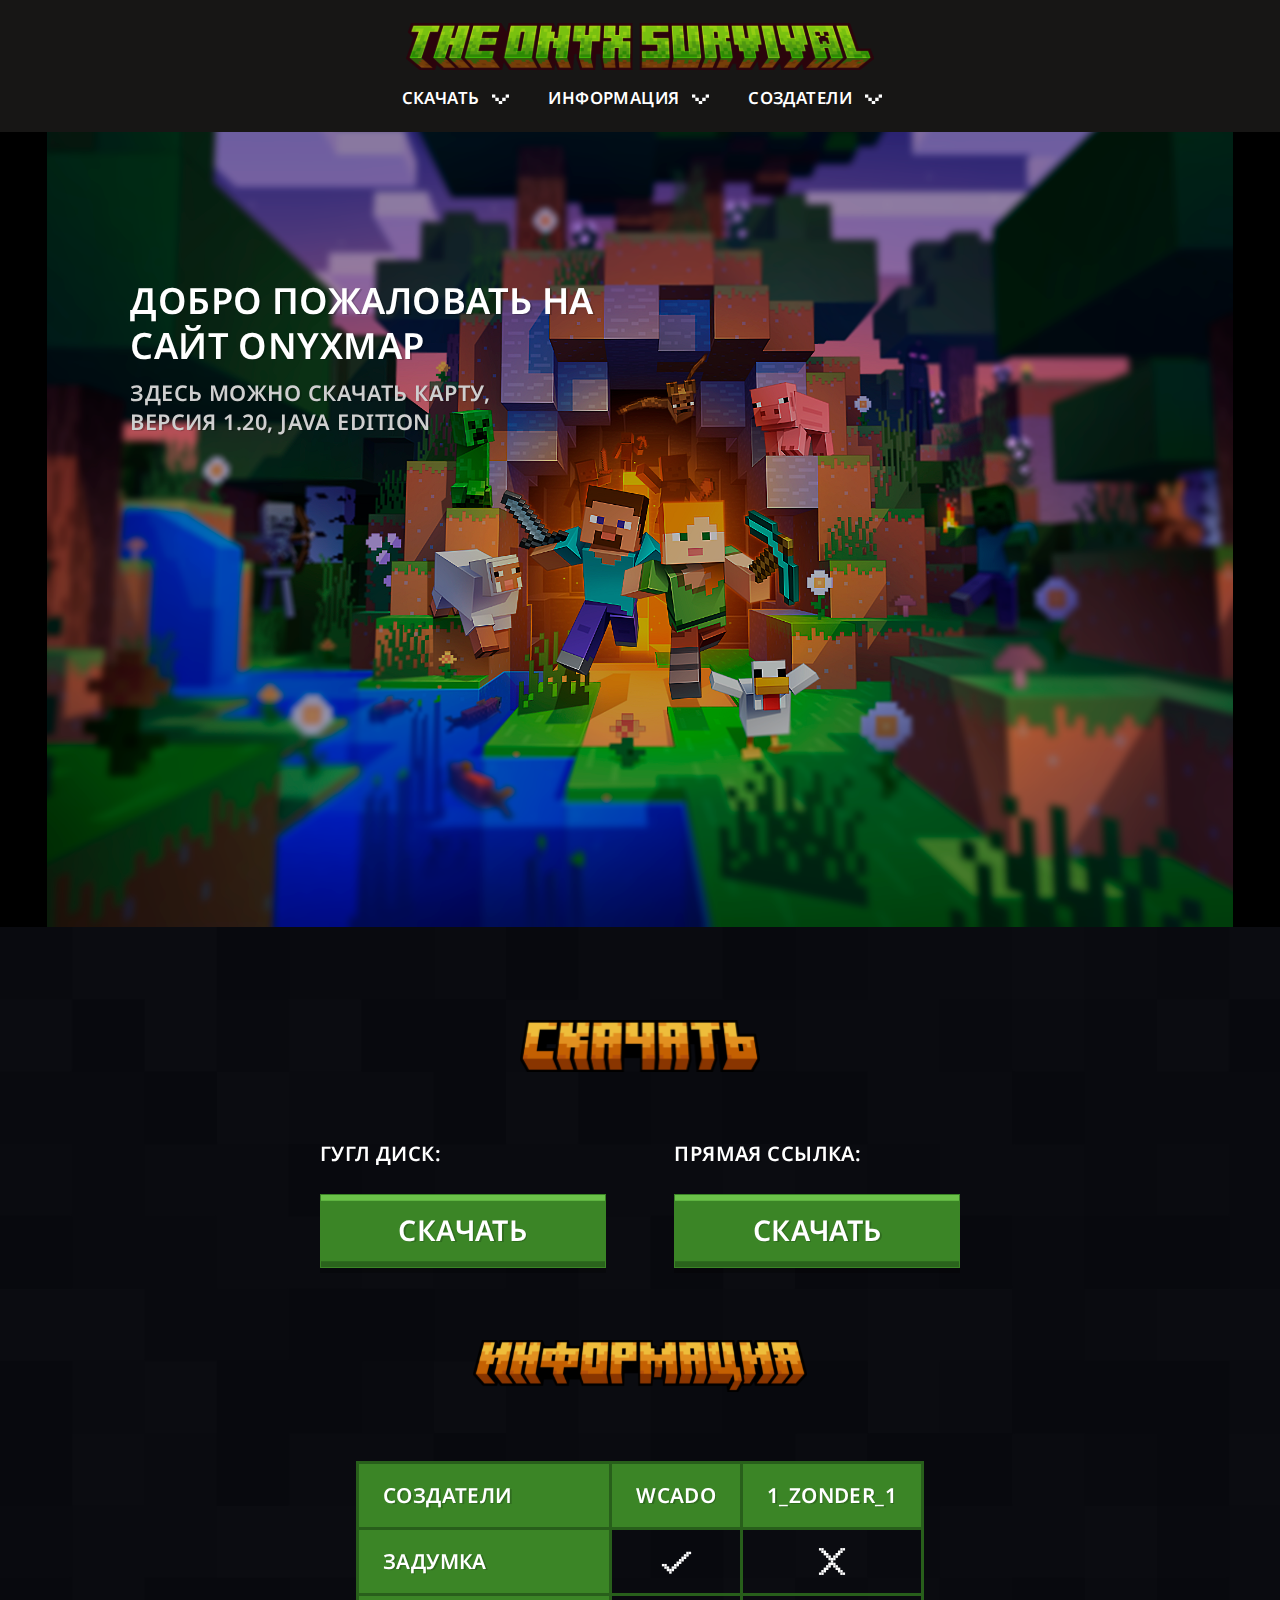
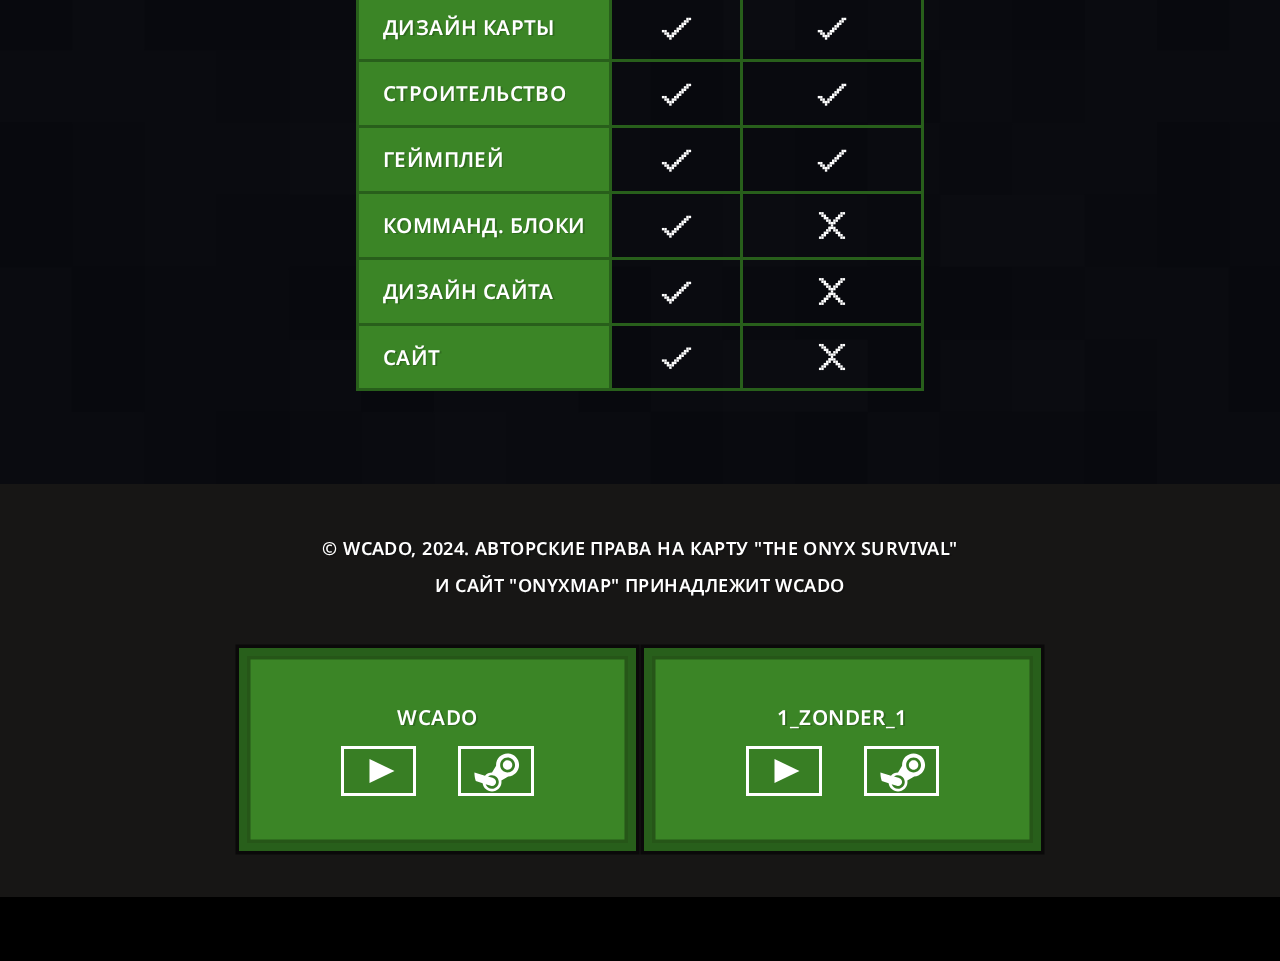
==== commit 22576a71: "bug fixes and remake of the entire site" ====
--- a/onyxmap/index.html
+++ b/onyxmap/index.html
@@ -1 +1 @@
-<!DOCTYPE html><html lang="ru"><head><meta charset="UTF-8"><meta name="viewport" content="width=device-width,initial-scale=1"><title>OnyxMap</title><link rel="stylesheet" href="css/libraries/bootstrap-reboot.min.css"><link rel="stylesheet" href="css/libraries/font.css"><link rel="stylesheet" href="css/style.min.css"></head><body><section class="header"><div class="header-logo"><a href="#Home"><img src="img/logo.svg" alt="logo" class="header-logo_img"></a></div><div class="container_2"><ul class="header-list"><li><a href="#Information">информация</a></li><li><a href="#Downloads">скачать</a></li></ul></div></section><div id="Home" style="top:-10px;position:absolute">air</div><section class="main"><div class="main__bg"><div class="main__title">Добро пожаловать на сайт OnyxMap</div><div class="main__descr">Здесь можно скачать карту</div></div></section><section class="content"><div class="content__download"><div class="div__title" id="Downloads"><img src="img/download.svg" class="div__title-title nomt" alt="download"></div><div class="container"><div class="block"><div class="content__download_descr">Гугл диск:</div><button class="content__download_button"><a target="_blank" href="https://drive.google.com/file/d/1AvsOnqF2Jua0AzsUdylp67Nx6cg6aU0h/view?usp=drive_link">скачать</a></button></div><div class="block"><div class="content__download_descr">Прямая ссылка:</div><button class="content__download_button"><a target="_blank" href="https://drive.google.com/uc?export=download&id=1AvsOnqF2Jua0AzsUdylp67Nx6cg6aU0h">скачать</a></button></div></div></div><div class="content__information"><div class="div__title" id="Information"><img src="img/information.svg" class="div__title-title" alt="information"></div><div class="container"><table><tr><th>Создатели</th><th>Wcado</th><th>1_zonder_1</th></tr><tr><th>Задумка</th><td><img src="icons/check_mark.svg" alt="check_mark"></td><td><img src="icons/cross.svg" alt="cross"></td></tr><tr><th>Дизайн карты</th><td><img src="icons/check_mark.svg" alt="check_mark"></td><td><img src="icons/check_mark.svg" alt="check_mark"></td></tr><tr><th>Строительство</th><td><img src="icons/check_mark.svg" alt="check_mark"></td><td><img src="icons/check_mark.svg" alt="check_mark"></td></tr><tr><th>Геймплей</th><td><img src="icons/check_mark.svg" alt="check_mark"></td><td><img src="icons/check_mark.svg" alt="check_mark"></td></tr><tr><th>Комманд. блоки</th><td><img src="icons/check_mark.svg" alt="check_mark"></td><td><img src="icons/cross.svg" alt="cross"></td></tr><tr><th>Дизайн сайта</th><td><img src="icons/check_mark.svg" alt="check_mark"></td><td><img src="icons/cross.svg" alt="cross"></td></tr><tr><th>Сайт</th><td><img src="icons/check_mark.svg" alt="check_mark"></td><td><img src="icons/cross.svg" alt="cross"></td></tr></table></div></div></section><section class="footer"><div class="footer_descr">&copy; Wcado, 2024. Авторские права на карту "The Onyx Survival" и сайт "OnyxMap" принадлежит Wcado</div><div class="footer__blocks"><div class="footer__blocks_content"><div class="footer__blocks_content-name">Wcado</div><div class="footer__blocks_content_links"><a class="footer__blocks_content_links-youtube" target="_blank" href="https://www.youtube.com/@Wcado"></a> <a class="footer__blocks_content_links-steam" target="_blank" href="https://steamcommunity.com/id/Wcado/"><svg width="80" height="80" viewBox="0 0 118 118" fill="none" xmlns="http://www.w3.org/2000/svg"><g style="mix-blend-mode:hard-light"><path d="M69.6901 53.7958C74.4168 53.7958 78.2486 49.9641 78.2486 45.2374C78.2486 40.5107 74.4168 36.679 69.6901 36.679C64.9635 36.679 61.1317 40.5107 61.1317 45.2374C61.1317 49.9641 64.9635 53.7958 69.6901 53.7958Z" fill="white"/><path d="M69.6901 24.4526C58.2218 24.4526 48.9053 33.7691 48.9053 45.2374C48.9053 45.6775 48.9542 46.0932 48.9787 46.5089L41.5695 58.6864C36.5078 58.6864 31.9841 60.8871 28.8541 64.3594L9.78107 58.6864C9.78107 64.0904 10.6614 69.2988 12.2997 74.1649L24.6238 78.1018C25.7487 86.4646 32.8888 92.9201 41.5695 92.9201C51.0327 92.9201 58.6864 85.2664 58.6864 75.8032C58.6864 74.8985 58.5886 74.0182 58.4663 73.1623L70.8394 65.9732C81.7697 65.3619 90.4749 56.3144 90.4749 45.2374C90.4749 33.7691 81.1584 24.4526 69.6901 24.4526ZM41.5695 88.0295C36.2389 88.0295 31.7396 84.5817 30.0768 79.8379L39.2465 82.7478L39.271 82.7233C39.271 82.7478 39.2954 82.7478 39.3199 82.7478C39.6622 82.8456 39.9801 82.9434 40.3224 83.0167C40.7381 83.0901 41.1538 83.139 41.5695 83.139C45.6287 83.139 48.9053 79.8623 48.9053 75.8032C48.9053 72.6244 46.8269 69.9101 43.9659 68.9076C43.9414 68.8831 43.8925 68.8342 43.8925 68.8342L34.3315 65.9977C36.3611 64.5061 38.8553 63.5769 41.5695 63.5769C48.3185 63.5769 53.7959 69.0543 53.7959 75.8032C53.7959 82.5521 48.3185 88.0295 41.5695 88.0295ZM69.6901 58.6864C62.2565 58.6864 56.2411 52.671 56.2411 45.2374C56.2411 37.8038 62.2565 31.7884 69.6901 31.7884C77.1237 31.7884 83.1391 37.8038 83.1391 45.2374C83.1391 52.671 77.1237 58.6864 69.6901 58.6864Z" fill="white"/></g></svg></a></div></div></div><div class="footer__blocks"><div class="footer__blocks_content"><div class="footer__blocks_content-name">1_ZoNdEr_1</div><div class="footer__blocks_content_links"><a class="footer__blocks_content_links-youtube" target="_blank" href="https://www.youtube.com/channel/UCiQ79A-IJWb_EAwse7TAeLw"></a> <a class="footer__blocks_content_links-steam" target="_blank" href="https://steamcommunity.com/profiles/76561199156945597"><svg width="80" height="80" viewBox="0 0 118 118" fill="none" xmlns="http://www.w3.org/2000/svg"><g style="mix-blend-mode:hard-light"><path d="M69.6901 53.7958C74.4168 53.7958 78.2486 49.9641 78.2486 45.2374C78.2486 40.5107 74.4168 36.679 69.6901 36.679C64.9635 36.679 61.1317 40.5107 61.1317 45.2374C61.1317 49.9641 64.9635 53.7958 69.6901 53.7958Z" fill="white"/><path d="M69.6901 24.4526C58.2218 24.4526 48.9053 33.7691 48.9053 45.2374C48.9053 45.6775 48.9542 46.0932 48.9787 46.5089L41.5695 58.6864C36.5078 58.6864 31.9841 60.8871 28.8541 64.3594L9.78107 58.6864C9.78107 64.0904 10.6614 69.2988 12.2997 74.1649L24.6238 78.1018C25.7487 86.4646 32.8888 92.9201 41.5695 92.9201C51.0327 92.9201 58.6864 85.2664 58.6864 75.8032C58.6864 74.8985 58.5886 74.0182 58.4663 73.1623L70.8394 65.9732C81.7697 65.3619 90.4749 56.3144 90.4749 45.2374C90.4749 33.7691 81.1584 24.4526 69.6901 24.4526ZM41.5695 88.0295C36.2389 88.0295 31.7396 84.5817 30.0768 79.8379L39.2465 82.7478L39.271 82.7233C39.271 82.7478 39.2954 82.7478 39.3199 82.7478C39.6622 82.8456 39.9801 82.9434 40.3224 83.0167C40.7381 83.0901 41.1538 83.139 41.5695 83.139C45.6287 83.139 48.9053 79.8623 48.9053 75.8032C48.9053 72.6244 46.8269 69.9101 43.9659 68.9076C43.9414 68.8831 43.8925 68.8342 43.8925 68.8342L34.3315 65.9977C36.3611 64.5061 38.8553 63.5769 41.5695 63.5769C48.3185 63.5769 53.7959 69.0543 53.7959 75.8032C53.7959 82.5521 48.3185 88.0295 41.5695 88.0295ZM69.6901 58.6864C62.2565 58.6864 56.2411 52.671 56.2411 45.2374C56.2411 37.8038 62.2565 31.7884 69.6901 31.7884C77.1237 31.7884 83.1391 37.8038 83.1391 45.2374C83.1391 52.671 77.1237 58.6864 69.6901 58.6864Z" fill="white"/></g></svg></a></div></div></div></section></body></html>+<!DOCTYPE html><html lang="ru"><head><meta charset="UTF-8"><meta name="viewport" content="width=device-width,initial-scale=1"><title>OnyxMap</title><link rel="shortcut icon" href="icons/favicon.ico" type="image/x-icon"><link rel="icon" href="icons/favicon.ico" type="image/x-icon"><link rel="stylesheet" href="css/libraries/bootstrap-reboot.min.css"><link rel="stylesheet" href="css/libraries/font.css"><link rel="stylesheet" href="css/style.min.css"></head><body><header class="header"><div class="header-logo"><a href="#Home" title="Меню"><img src="img/logo.svg" alt="logo" class="header-logo_img"></a></div><div class="container"><ul class="header-list"><li><a href="#Downloads">скачать</a></li><li><a href="#Information">информация</a></li><li><a href="#Creators">создатели</a></li></ul></div></header><div id="Home" style="top:-10px;position:absolute">air</div><main class="main"><div class="main__bg"><h1 class="main__title">Добро пожаловать на сайт OnyxMap</h1><h3 class="main__descr">Здесь можно скачать карту, версия 1.20, Java Edition</h3></div></main><section class="content"><div class="content__download"><div class="title" id="Downloads"><img src="img/download.svg" class="title" alt="download"></div><div class="container"><div class="block"><div class="content__download_descr">Гугл диск:</div><a target="_blank" href="https://drive.google.com/file/d/1AvsOnqF2Jua0AzsUdylp67Nx6cg6aU0h/view?usp=drive_link"><button class="content__download_button">скачать</button></a></div><div class="block"><div class="content__download_descr">Прямая ссылка:</div><a target="_blank" href="https://drive.google.com/uc?export=download&id=1AvsOnqF2Jua0AzsUdylp67Nx6cg6aU0h"><button class="content__download_button">скачать</button></a></div></div></div><div class="content__information"><div class="title" id="Information"><img src="img/information.svg" class="title" alt="information"></div><div class="container"><table><tr><th>Создатели</th><th class="creators">Wcado</th><th class="creators">1_zonder_1</th></tr><tr><th>Задумка</th><td><img src="icons/check_mark.svg" alt="check_mark"></td><td><img src="icons/cross.svg" alt="cross"></td></tr><tr><th>Дизайн карты</th><td><img src="icons/check_mark.svg" alt="check_mark"></td><td><img src="icons/check_mark.svg" alt="check_mark"></td></tr><tr><th>Строительство</th><td><img src="icons/check_mark.svg" alt="check_mark"></td><td><img src="icons/check_mark.svg" alt="check_mark"></td></tr><tr><th>Геймплей</th><td><img src="icons/check_mark.svg" alt="check_mark"></td><td><img src="icons/check_mark.svg" alt="check_mark"></td></tr><tr><th>Комманд. блоки</th><td><img src="icons/check_mark.svg" alt="check_mark"></td><td><img src="icons/cross.svg" alt="cross"></td></tr><tr><th>Дизайн сайта</th><td><img src="icons/check_mark.svg" alt="check_mark"></td><td><img src="icons/cross.svg" alt="cross"></td></tr><tr><th>Сайт</th><td><img src="icons/check_mark.svg" alt="check_mark"></td><td><img src="icons/cross.svg" alt="cross"></td></tr></table></div></div></section><footer id="Creators" class="footer"><div class="footer_descr">&copy; Wcado, 2024. Авторские права на карту "The Onyx Survival" и сайт "OnyxMap" принадлежит Wcado</div><div class="footer__blocks"><div class="footer__blocks_content"><div class="footer__blocks_content-name">Wcado</div><div class="footer__blocks_content_links"><a class="footer__blocks_content_links-youtube" title="YouTube" target="_blank" href="https://www.youtube.com/@Wcado"></a> <a class="footer__blocks_content_links-steam" title="Steam" target="_blank" href="https://steamcommunity.com/id/Wcado/"><svg width="80" height="80" viewBox="0 0 118 118" fill="none" xmlns="http://www.w3.org/2000/svg"><g style="mix-blend-mode:hard-light"><path d="M69.6901 53.7958C74.4168 53.7958 78.2486 49.9641 78.2486 45.2374C78.2486 40.5107 74.4168 36.679 69.6901 36.679C64.9635 36.679 61.1317 40.5107 61.1317 45.2374C61.1317 49.9641 64.9635 53.7958 69.6901 53.7958Z" fill="white"/><path d="M69.6901 24.4526C58.2218 24.4526 48.9053 33.7691 48.9053 45.2374C48.9053 45.6775 48.9542 46.0932 48.9787 46.5089L41.5695 58.6864C36.5078 58.6864 31.9841 60.8871 28.8541 64.3594L9.78107 58.6864C9.78107 64.0904 10.6614 69.2988 12.2997 74.1649L24.6238 78.1018C25.7487 86.4646 32.8888 92.9201 41.5695 92.9201C51.0327 92.9201 58.6864 85.2664 58.6864 75.8032C58.6864 74.8985 58.5886 74.0182 58.4663 73.1623L70.8394 65.9732C81.7697 65.3619 90.4749 56.3144 90.4749 45.2374C90.4749 33.7691 81.1584 24.4526 69.6901 24.4526ZM41.5695 88.0295C36.2389 88.0295 31.7396 84.5817 30.0768 79.8379L39.2465 82.7478L39.271 82.7233C39.271 82.7478 39.2954 82.7478 39.3199 82.7478C39.6622 82.8456 39.9801 82.9434 40.3224 83.0167C40.7381 83.0901 41.1538 83.139 41.5695 83.139C45.6287 83.139 48.9053 79.8623 48.9053 75.8032C48.9053 72.6244 46.8269 69.9101 43.9659 68.9076C43.9414 68.8831 43.8925 68.8342 43.8925 68.8342L34.3315 65.9977C36.3611 64.5061 38.8553 63.5769 41.5695 63.5769C48.3185 63.5769 53.7959 69.0543 53.7959 75.8032C53.7959 82.5521 48.3185 88.0295 41.5695 88.0295ZM69.6901 58.6864C62.2565 58.6864 56.2411 52.671 56.2411 45.2374C56.2411 37.8038 62.2565 31.7884 69.6901 31.7884C77.1237 31.7884 83.1391 37.8038 83.1391 45.2374C83.1391 52.671 77.1237 58.6864 69.6901 58.6864Z" fill="white"/></g></svg></a></div></div></div><div class="footer__blocks"><div class="footer__blocks_content"><div class="footer__blocks_content-name">1_ZoNdEr_1</div><div class="footer__blocks_content_links"><a class="footer__blocks_content_links-youtube" title="YouTube" target="_blank" href="https://www.youtube.com/channel/UCiQ79A-IJWb_EAwse7TAeLw"></a> <a class="footer__blocks_content_links-steam" title="Steam" target="_blank" href="https://steamcommunity.com/profiles/76561199156945597"><svg width="80" height="80" viewBox="0 0 118 118" fill="none" xmlns="http://www.w3.org/2000/svg"><g style="mix-blend-mode:hard-light"><path d="M69.6901 53.7958C74.4168 53.7958 78.2486 49.9641 78.2486 45.2374C78.2486 40.5107 74.4168 36.679 69.6901 36.679C64.9635 36.679 61.1317 40.5107 61.1317 45.2374C61.1317 49.9641 64.9635 53.7958 69.6901 53.7958Z" fill="white"/><path d="M69.6901 24.4526C58.2218 24.4526 48.9053 33.7691 48.9053 45.2374C48.9053 45.6775 48.9542 46.0932 48.9787 46.5089L41.5695 58.6864C36.5078 58.6864 31.9841 60.8871 28.8541 64.3594L9.78107 58.6864C9.78107 64.0904 10.6614 69.2988 12.2997 74.1649L24.6238 78.1018C25.7487 86.4646 32.8888 92.9201 41.5695 92.9201C51.0327 92.9201 58.6864 85.2664 58.6864 75.8032C58.6864 74.8985 58.5886 74.0182 58.4663 73.1623L70.8394 65.9732C81.7697 65.3619 90.4749 56.3144 90.4749 45.2374C90.4749 33.7691 81.1584 24.4526 69.6901 24.4526ZM41.5695 88.0295C36.2389 88.0295 31.7396 84.5817 30.0768 79.8379L39.2465 82.7478L39.271 82.7233C39.271 82.7478 39.2954 82.7478 39.3199 82.7478C39.6622 82.8456 39.9801 82.9434 40.3224 83.0167C40.7381 83.0901 41.1538 83.139 41.5695 83.139C45.6287 83.139 48.9053 79.8623 48.9053 75.8032C48.9053 72.6244 46.8269 69.9101 43.9659 68.9076C43.9414 68.8831 43.8925 68.8342 43.8925 68.8342L34.3315 65.9977C36.3611 64.5061 38.8553 63.5769 41.5695 63.5769C48.3185 63.5769 53.7959 69.0543 53.7959 75.8032C53.7959 82.5521 48.3185 88.0295 41.5695 88.0295ZM69.6901 58.6864C62.2565 58.6864 56.2411 52.671 56.2411 45.2374C56.2411 37.8038 62.2565 31.7884 69.6901 31.7884C77.1237 31.7884 83.1391 37.8038 83.1391 45.2374C83.1391 52.671 77.1237 58.6864 69.6901 58.6864Z" fill="white"/></g></svg></a></div></div></div></footer><script src="js/script.js"></script></body></html>--- a/onyxmap/css/style.min.css
+++ b/onyxmap/css/style.min.css
@@ -1 +1 @@
-html{scroll-behavior:smooth;scroll-padding-top:109px}*{margin:0;padding:0;box-sizing:border-box;font-family:"Noto Sans";font-size:24px;text-transform:uppercase;color:#fff;letter-spacing:.5px;text-shadow:2px 1px rgba(0,0,0,.1882352941);zoom:96%;cursor:default}* ::selection{background-color:#3b8526;color:#fff}* ::-webkit-scrollbar{width:20px}* ::-webkit-scrollbar-track{background:#3b8526;box-shadow:inset 0 -4px #2a631c,inset -4px 4px #6bc349,inset 4px -4px #2a631c}* ::-webkit-scrollbar-thumb{background:#3b8526;border:1px solid #fff;box-shadow:inset 0 0 0 2px #1157be,inset 0 -4px #2a631c,inset -4px 4px #6bc349,inset 4px -4px #2a631c}body{background-color:#000}.container{width:1280px;height:auto;margin:0 auto}.container_2{max-width:1400px;height:auto;margin:0 auto}.div__title{display:flex;justify-content:center;align-items:center;-webkit-user-select:none;user-select:none}.div__title-title{height:55px}.nomt{margin-top:0}.header{position:fixed;top:0;left:0;background-color:#171615;min-width:100%;height:105px;z-index:1}.header-list{position:relative;list-style-type:none;padding-left:0;margin-bottom:0;position:absolute;display:flex;justify-content:center;align-items:center;transform:translateY(calc(-100% + 8px))}.header-list a{color:#fff;text-decoration:none;font-size:20px;transition:.15s all}.header-list a:hover{cursor:pointer;color:#5cb92e}.header-list a:hover::before{background:url(../icons/arrow_active.svg) center center/cover no-repeat}.header-list a::before{content:"";position:absolute;width:20px;height:12px;background:url(../icons/arrow.svg) center center/cover no-repeat;right:-20px;top:30px;transition:.15s all}.header-list li{position:relative;padding:15px 15px;margin:0 25px 0 25px}.header-logo{margin-top:25px;display:flex;justify-content:center;-webkit-user-select:none;user-select:none;z-index:3}.header-logo_img{position:relative;transition:all .15s;display:inline-block;max-width:545px;height:auto;cursor:pointer;z-index:3}.header-logo_img:active{transform:scale(1.02)}.main{margin-top:100px;display:block}.main__bg{display:block;background:url(../img/main_bg.png) center center/cover no-repeat;max-width:1280px;height:100vh;margin:0 auto;padding:180px 0 0 90px;zoom:100%}.main__title{font-size:40px;font-weight:600;line-height:50px;width:523px}.main__descr{line-height:60px}#download{position:absolute;top:752px}.content{max-width:100%;height:auto;padding:100px 0 100px 0;background:url(../img/black_concrete.jpg) center left/contain repeat}.content__download .container{display:flex;justify-content:center;flex-wrap:wrap}.content__download .block{margin:0 40px;display:inline-block}.content__download_descr{display:inline-block;text-align:left;margin-top:80px}.content__download_button{padding:0;display:block;position:relative;margin-top:30px;height:90px;width:350px;background:#3b8526;font-size:40px;font-weight:600;box-shadow:inset 0 0 0 2px rgba(0,0,0,0),inset 0 6px 0 #6bc349,inset 0 -6px 0 #2a631c,0 6px 0 rgba(0,0,0,.25);transition:.15s all;border:1px solid rgba(0,0,0,0);-webkit-user-select:none;user-select:none}.content__download_button a{text-decoration:none;display:inline-block;position:absolute;text-align:center;top:0;left:0;font-size:35px;line-height:94px;width:100%;border:none;color:#fff;cursor:pointer;pointer-events:hover}.content__download_button a:hover{text-decoration:none;color:#fff;border:none;background:rgba(0,0,0,0)}.content__download_button:hover{border:1px solid #fff;box-shadow:inset 0 0 0 2px #1157be,inset 0 -6px 0 #000,inset 0 6px 0 #8d8e92;background:linear-gradient(#3d3938,#171615);transition:.15s all}.content__download_button:hover:active{border:1px solid #fff;box-shadow:inset 0 0 0 2px #1157be,inset 0 -6px 0 #000,inset 0 6px 0 #8d8e92;background:#333;opacity:.95;transition:all .25s,box-shadow .35s}.content__information{margin-top:80px}.content__information table{margin:0 auto;margin-top:80px;border:4px solid #285f1b;-webkit-user-select:none;user-select:none}.content__information th{padding:20px 30px;background:#3b8526;color:#fff;border:4px solid #285f1b;font-size:26px}.content__information td{text-align:center;border-top:4px solid #285f1b;border-bottom:4px solid #285f1b;border-right:4px solid #285f1b}.content__information td img{width:50px}.footer{position:relative;background:#171615;width:100%;padding:1%;height:auto;-webkit-user-select:none;user-select:none;display:flex;justify-content:center;flex-wrap:wrap;padding:50px 50px}.footer_descr{display:block;margin:0 auto;padding:0 300px;float:left;text-align:center;font-size:20px;line-height:40px;width:100%;-webkit-user-select:text;user-select:text}.footer__blocks{margin-top:50px;display:flex}.footer__blocks_content{background:#3b8526;box-shadow:inset 0 0 0 4px rgba(0,0,0,.35),0 0 0 4px rgba(0,0,0,.55);border:10px solid #285f1b;width:450px;height:230px;margin:0 5px;display:flex;flex-wrap:wrap;flex-direction:column;align-content:stretch;justify-content:center;align-items:center}.footer__blocks_content-name{-webkit-user-select:text;user-select:text}.footer__blocks_content_links{position:relative;margin-top:15px;display:flex}.footer__blocks_content_links-youtube{position:relative;width:90px;height:60px;background:rgba(0,0,0,.05);border:4px solid #fff;transition:all .2s;margin:0 25px 0 0;cursor:pointer}.footer__blocks_content_links-youtube:hover{background:rgba(0,0,0,.1)}.footer__blocks_content_links-youtube:active{background:rgba(0,0,0,.2)}.footer__blocks_content_links-youtube::before{content:"";position:absolute;top:50%;left:55%;transform:translate(-50%,-50%);width:0;height:0;border-top:15px solid rgba(0,0,0,0);border-left:30px solid #fff;border-bottom:15px solid rgba(0,0,0,0);pointer-events:none}.footer__blocks_content_links-steam{position:relative;width:90px;height:60px;border:4px solid #fff;background:rgba(0,0,0,.05);transition:all .2s;margin:0 0 0 25px;cursor:pointer}.footer__blocks_content_links-steam:hover{background:rgba(0,0,0,.1)}.footer__blocks_content_links-steam:active{background:rgba(0,0,0,.2)}.footer__blocks_content_links-steam svg{position:absolute;top:-11px;left:10px;pointer-events:none}@media(max-width:1201px){html{scroll-padding-top:146px}.container{width:95vw;margin:0 auto}.header{max-width:100%;height:142px}.header-list{position:relative;margin-top:60px;margin-left:-30px}.header-logo_img{max-width:500px}.footer_descr{padding:0 150px}}@media(max-width:867px){*{font-size:23px}html{scroll-padding-top:136px}.header{height:132px}.header-list li{transform:translateY(-5px)}.main__descr{font-size:20px}.main__title{font-size:35px}.content__download_descr{text-align:left;margin-left:0}.footer__blocks{margin-top:50px}.footer_descr{padding:0 50px}}@media(max-width:526px){*{font-size:20px}.header-list li{transform:translateY(-6px)}.main__bg{padding:180px 45px 0 45px}.main__title{margin:0}.main__title{font-size:30px;width:80%}.content__download_descr{font-size:20px}.content__information .container{width:100%;margin:0 auto}.content__information table{width:100vw}.content__information table th{font-size:20px}}@media(max-width:453px){.content__download_button a{font-size:30px}.footer__blocks_content{width:100vw}}@media(max-width:390px){html{scroll-padding-top:126px}.header{height:122px}.header-logo_img{max-width:362px}.main__descr{font-size:18px}.main__title{width:100%;font-size:31px}.content__information table th{font-size:16px}.content__information table td img{width:40px}.footer_descr{padding:0 10px}}@media(max-width:320px){.header-list a{font-size:18px}.header-logo_img{max-width:362px}.main__descr{font-size:16px}.main__title{width:100%;font-size:29px}.content__information table th{font-size:13px}.content__information table td img{width:35px}}+html{scroll-behavior:smooth;scroll-padding-top:146px}*{margin:0;padding:0;box-sizing:border-box;font-family:"Noto Sans";font-size:24px;text-transform:uppercase;color:#fff;letter-spacing:.5px;text-shadow:2px 1px rgba(0,0,0,.1882352941);zoom:97.5%;cursor:default}* ::selection{background-color:#3b8526;color:#fff}* ::-webkit-scrollbar{width:20px}* ::-webkit-scrollbar-track{background:#3b8526;box-shadow:inset 0 -4px #2a631c,inset -4px 4px #6bc349,inset 4px -4px #2a631c}* ::-webkit-scrollbar-thumb{background:#3b8526;border:1px solid #fff;box-shadow:inset 0 0 0 2px #1157be,inset 0 -4px #2a631c,inset -4px 4px #6bc349,inset 4px -4px #2a631c}body{background-color:#000}.container{width:1280px;margin:0 auto}.title{display:flex;justify-content:center;align-items:center;-webkit-user-select:none;user-select:none;height:60px}.header{position:fixed;top:0;left:0;background-color:#171615;min-width:100%;max-width:100%;height:142px;z-index:1;transition:.15s all ease-in-out}.header-list{position:relative;list-style-type:none;margin:55px 0 0 -30px;padding-left:0;display:flex;justify-content:center;align-items:center;transform:translateY(calc(-100% + 8px))}.header-list a{color:#fff;text-decoration:none;font-size:20px;transition:.15s all}.header-list a::before{content:"";position:absolute;width:20px;height:12px;background:url(../icons/arrow.svg) center center/cover no-repeat;right:-20px;top:30px;transition:.15s all}.header-list li{position:relative;padding:15px 15px;margin:0 25px 0 25px}.header-logo{margin-top:25px;display:flex;justify-content:center;-webkit-user-select:none;user-select:none;z-index:3}.header-logo_img{position:relative;transition:all .15s;display:inline-block;max-width:545px;min-width:100px;height:auto;cursor:pointer;z-index:3}.header-logo_img:active{transform:scale(1.02)}.header.hide{transform:translateY(-142px);transition:.15s all ease-in-out}@media(hover:hover){.header-list a:hover{cursor:pointer;color:#5cb92e}.header-list a:hover::before{background:url(../icons/arrow_active.svg) center center/cover no-repeat}}@media(hover:none){.header-list a:active{cursor:pointer;color:#5cb92e}.header-list a:active::before{background:url(../icons/arrow_active.svg) center center/cover no-repeat}}.main{margin-top:100px;display:block}.main__bg{display:block;background:url(../img/main_bg.png) center center/cover no-repeat;max-width:1280px;min-height:100vh;margin:0 auto;padding:200px 0 0 90px;zoom:100%}.main__title{font-size:40px;font-weight:600;line-height:50px;width:523px}.main__descr{margin-top:10px;line-height:32px;width:400px;color:#cfcfcf}#download{position:absolute;top:752px}.content{max-width:100%;height:auto;padding:100px 0 100px 0;background:url(../img/black_concrete.jpg) center left/contain repeat}.content__download .container{display:flex;justify-content:center;flex-wrap:wrap}.content__download .block{margin:0 40px;display:inline-block}.content__download_descr{display:inline-block;text-align:left;margin-top:80px}.content__download a{text-decoration:none;color:#fff;cursor:pointer}.content__download_button{padding:0;display:block;margin-top:30px;height:90px;text-transform:uppercase;width:350px;background:#3b8526;box-shadow:inset 0 0 0 2px rgba(0,0,0,0),inset 0 7px 0 #6bc349,inset 0 -7px 0 #2a631c,0 6px 0 rgba(0,0,0,.25);font-size:35px;font-weight:600;transition:.15s all,0s box-shadow;border:1px solid rgba(0,0,0,0);-webkit-user-select:none;user-select:none}.content__information{margin-top:80px}.content__information table{margin:0 auto;margin-top:80px;border:4px solid #285f1b;-webkit-user-select:none;user-select:none}.content__information th{padding:20px 30px;background:#3b8526;color:#fff;border:4px solid #285f1b;font-size:26px}.content__information .creators{text-align:center}.content__information td{text-align:center;border-top:4px solid #285f1b;border-bottom:4px solid #285f1b;border-right:4px solid #285f1b}.content__information td img{width:50px}@media(hover:hover){.content__download_button:hover{border:1px solid #fff;box-shadow:inset 0 0 0 1px #1157be,inset 0 -7px 0 #000,inset 0 7px 0 #8d8e92;background:linear-gradient(#333,#080808)}.content__download_button:hover:active{background:linear-gradient(#2b2b2b,#000)}}@media(hover:none){.content__download_button:active{border:1px solid #fff;box-shadow:inset 0 0 0 1px #1157be,inset 0 -7px 0 #000,inset 0 7px 0 #8d8e92;background:linear-gradient(#333,#080808)}}.footer{position:relative;background:#171615;width:100%;padding:1%;height:auto;-webkit-user-select:none;user-select:none;display:flex;justify-content:center;flex-wrap:wrap;padding:50px 50px}.footer_descr{display:block;margin:0 auto;padding:0 300px;float:left;text-align:center;font-size:20px;line-height:40px;width:100%;-webkit-user-select:text;user-select:text}.footer__blocks{margin-top:50px;display:flex}.footer__blocks_content{background:#3b8526;box-shadow:inset 0 0 0 4px rgba(0,0,0,.35),0 0 0 4px rgba(0,0,0,.55);border:10px solid #285f1b;width:450px;height:230px;margin:0 5px;display:flex;flex-wrap:wrap;flex-direction:column;align-content:stretch;justify-content:center;align-items:center}.footer__blocks_content-name{-webkit-user-select:text;user-select:text}.footer__blocks_content_links{position:relative;margin-top:15px;display:flex}.footer__blocks_content_links-youtube{position:relative;width:90px;height:60px;background:rgba(0,0,0,.05);border:4px solid #fff;transition:all .2s;margin:0 25px 0 0;cursor:pointer}.footer__blocks_content_links-youtube::before{content:"";position:absolute;top:50%;left:55%;transform:translate(-50%,-50%);width:0;height:0;border-top:15px solid rgba(0,0,0,0);border-left:30px solid #fff;border-bottom:15px solid rgba(0,0,0,0);pointer-events:none}.footer__blocks_content_links-steam{position:relative;width:90px;height:60px;border:4px solid #fff;background:rgba(0,0,0,.05);transition:all .2s;margin:0 0 0 25px;cursor:pointer}.footer__blocks_content_links-steam svg{position:absolute;top:-11px;left:10px;pointer-events:none}@media(hover:hover){.footer__blocks_content_links-youtube:hover{background:rgba(0,0,0,.1)}.footer__blocks_content_links-youtube:hover:active{background:rgba(0,0,0,.2)}.footer__blocks_content_links-steam:hover{background:rgba(0,0,0,.1)}.footer__blocks_content_links-steam:hover:active{background:rgba(0,0,0,.2)}}@media(hover:none){.footer__blocks_content_links-youtube:active{background:rgba(0,0,0,.15)}.footer__blocks_content_links-steam:active{background:rgba(0,0,0,.15)}}@media(max-width:1201px){.container{width:95vw;margin:0 auto}.footer_descr{padding:0 150px}}@media(max-width:867px){*{font-size:23px}.main__descr{font-size:20px}.main__title{font-size:35px;width:410px}.content__download_descr{font-size:20px}.content__information .container{width:100%;margin:0 auto}.content__information table th{font-size:23px}.footer__blocks{margin-top:50px}.footer_descr{padding:0 50px}}@media(max-width:600px){*{font-size:20px}html{scroll-padding-top:136px}.header{height:132px}.header-logo_img{max-width:500px}.header-list{margin-left:-46px}.header-list li{transform:translateY(-6px);margin:0 10px 0 25px}.header-list a{font-size:19px}.header-list a::before{top:27px}.main__bg{padding:180px 0 0 60px}.main__title{margin:0;width:100%;font-size:31px}.main__title{font-size:30px;width:350px}.content__download_descr{font-size:20px}.content__information .container{width:100%;margin:0 auto}.content__information table{width:100vw}.content__information table th{font-size:20px}}@media(max-width:470px){html{scroll-padding-top:126px}.header{height:122px}.header-logo_img{max-width:470px}.header-list a{font-size:17px}.content__download_button{font-size:30px}.content__information table th{font-size:18px}.content__information table td img{width:40px}.footer__blocks_content{width:100vw}}@media(max-width:440px){.header-logo_img{max-width:450px}.header-list a{font-size:16px}.main__descr{font-size:18px;width:300px}.content__information table th{font-size:16px}.footer_descr{padding:0 10px}}@media(max-width:415px){.header-logo_img{width:420px}.header-list{margin:54px 8vw 0 0}.header-list li{margin:0 10px 0 15px}.header-list a{font-size:16px}.header-list a::before{width:15px;height:9px;right:-10px;top:29px}.main__descr{font-size:16px}.main__title{width:320px;font-size:28px}.content__download_button{font-size:28px}.content__information table th{font-size:13px}.content__information table td img{width:35px}}@media(max-width:390px){.header-logo_img{width:390px}.header-list a{font-size:14px}.main__bg{padding:180px 0 0 0}.main__descr{margin:0 auto;margin-top:10px;width:320px;font-size:16px}.main__title{margin:0 auto;width:320px;font-size:28px}}@media(max-width:360px){.title{height:50px}.header{height:112px}.header-logo_img{width:375px}.header-list{margin:53px 8vw 0 0}.header-list li{margin:0 5px 0 10px}.header-list a{font-size:14px}.content__information table th{padding:15px 20px;font-size:13px}.content__information table td img{width:30px}}@media(max-width:340px){.header-logo_img{width:350px}.header-list{margin:53px 9vw 0 0}.header-list li{margin:0 5px 0 10px}.header-list a{font-size:13px}}